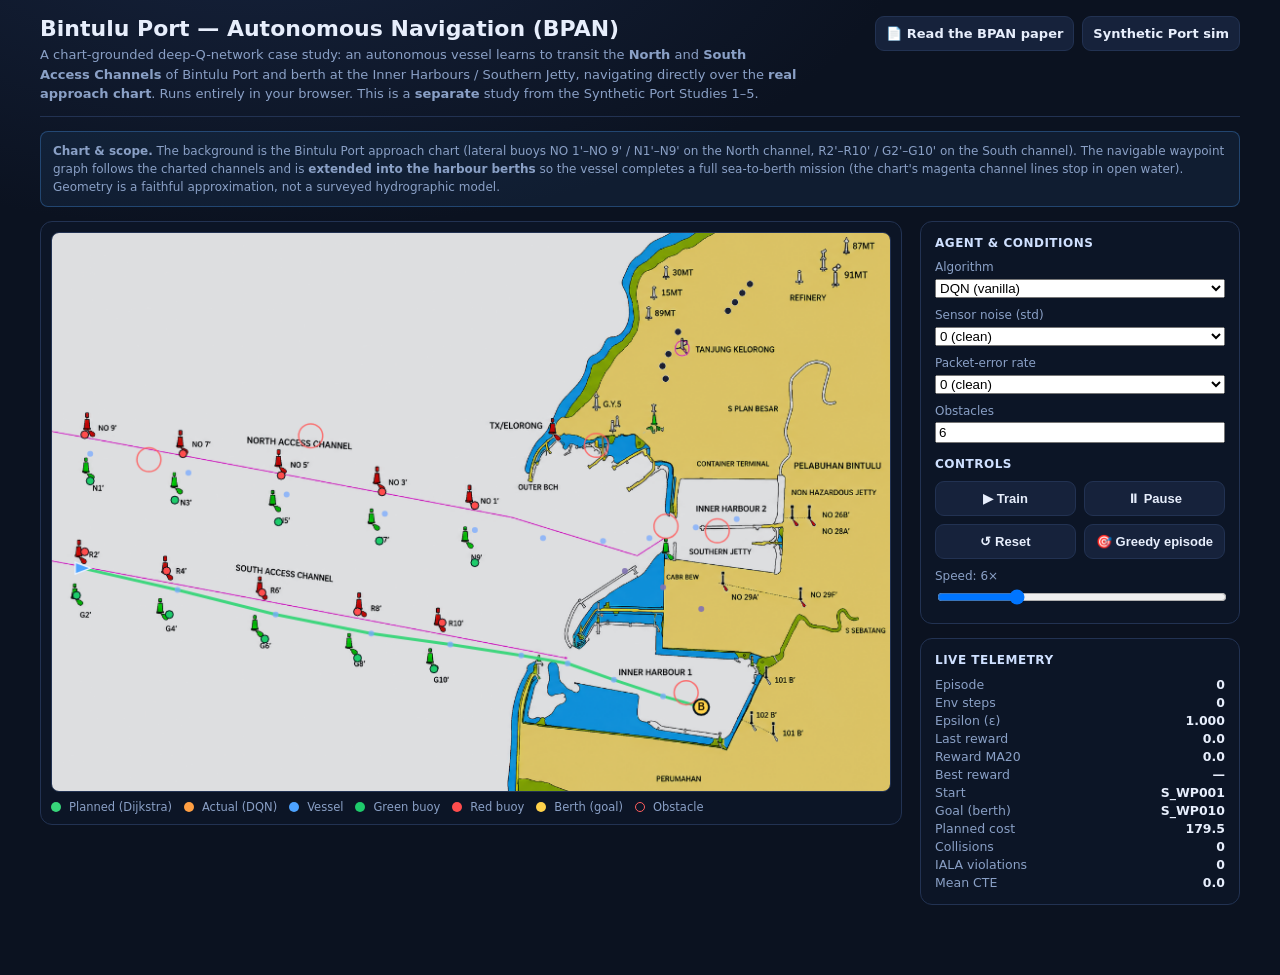
==== bintulu.html @ 5adadb57 "BPAN (Bintulu Port Autonomous Navigation) — WIP: env, live sim on real chart, 80/96 cells A SEPARATE" ====
<!DOCTYPE html>
<html lang="en">
<head>
<meta charset="UTF-8" />
<meta name="viewport" content="width=device-width, initial-scale=1.0" />
<title>Bintulu Port — Autonomous Navigation (BPAN) · DRL on the real approach chart</title>
<link rel="stylesheet" href="styles.css" />
<style>
  .bpan-wrap { max-width: 1240px; margin: 0 auto; padding: 16px 20px 70px; }
  .bpan-hero { border-bottom: 1px solid var(--line); padding-bottom: 12px; margin-bottom: 14px;
    display:flex; justify-content:space-between; align-items:flex-start; gap:16px; flex-wrap:wrap; }
  .bpan-hero h1 { font-size: 22px; margin: 0 0 4px; }
  .bpan-hero p { margin: 0; color: var(--muted); font-size: 13px; max-width: 760px; line-height:1.5; }
  .bpan-note { font-size:12px; color:var(--muted); background:rgba(77,163,255,.08);
    border:1px solid rgba(77,163,255,.3); border-radius:8px; padding:10px 12px; margin:0 0 14px; line-height:1.5; }
  .bpan-grid { display:grid; grid-template-columns: 1fr 320px; gap: 18px; align-items:start; }
  @media (max-width: 920px){ .bpan-grid { grid-template-columns: 1fr; } }
  .bpan-canvas-card { border:1px solid var(--line); border-radius:12px; padding:10px; background:#0c1526; }
  #bintuluCanvas { width:100%; height:auto; border-radius:8px; display:block; background:#0a1220; }
  .bpan-legend { display:flex; flex-wrap:wrap; gap:12px; font-size:11.5px; color:var(--muted); margin-top:8px; }
  .bpan-legend span { display:inline-flex; align-items:center; gap:5px; }
  .dot { width:10px; height:10px; border-radius:50%; display:inline-block; }
  .bpan-panel { border:1px solid var(--line); border-radius:12px; padding:14px; background:#0c1526; }
  .bpan-panel h3 { font-size:12px; text-transform:uppercase; letter-spacing:.5px; color:#cfe0ff; margin:0 0 10px; }
  .bpan-row { display:flex; gap:8px; margin-bottom:8px; flex-wrap:wrap; }
  .bpan-row .btn { flex:1; }
  label.ctl { display:block; font-size:12px; color:var(--muted); margin:10px 0 4px; }
  select, input[type=range], input[type=number] { width:100%; }
  .statgrid { display:grid; grid-template-columns:1fr auto; gap:3px 10px; font-size:12.5px; margin-top:6px; }
  .statgrid .k { color:var(--muted); } .statgrid .v { color:var(--ink); font-weight:600; text-align:right; }
  .bpan-links { font-size:12px; margin-top:4px; display:flex; gap:10px; flex-wrap:wrap; }
</style>
</head>
<body>
  <div class="bpan-wrap">
    <div class="bpan-hero">
      <div>
        <h1>Bintulu Port — Autonomous Navigation (BPAN)</h1>
        <p>A chart-grounded deep-Q-network case study: an autonomous vessel learns to transit the
          <b>North</b> and <b>South Access Channels</b> of Bintulu Port and berth at the Inner Harbours /
          Southern Jetty, navigating directly over the <b>real approach chart</b>. Runs entirely in your browser.
          This is a <b>separate</b> study from the Synthetic Port Studies 1–5.</p>
      </div>
      <div style="display:flex; gap:8px; flex-wrap:wrap;">
        <a class="btn report-btn" href="bintulu_paper.html">📄 Read the BPAN paper</a>
        <a class="btn report-btn" href="index.html">Synthetic Port sim</a>
      </div>
    </div>

    <div class="bpan-note">
      <b>Chart & scope.</b> The background is the Bintulu Port approach chart (lateral buoys
      NO 1'–NO 9' / N1'–N9' on the North channel, R2'–R10' / G2'–G10' on the South channel). The navigable
      waypoint graph follows the charted channels and is <b>extended into the harbour berths</b> so the vessel
      completes a full sea-to-berth mission (the chart's magenta channel lines stop in open water). Geometry is
      a faithful approximation, not a surveyed hydrographic model.
    </div>

    <div class="bpan-grid">
      <div class="bpan-canvas-card">
        <canvas id="bintuluCanvas" width="1024" height="683"></canvas>
        <div class="bpan-legend">
          <span><span class="dot" style="background:#37d67a"></span>Planned (Dijkstra)</span>
          <span><span class="dot" style="background:#ff9f43"></span>Actual (DQN)</span>
          <span><span class="dot" style="background:#4da3ff"></span>Vessel</span>
          <span><span class="dot" style="background:#1ecb6b"></span>Green buoy</span>
          <span><span class="dot" style="background:#ff4d4d"></span>Red buoy</span>
          <span><span class="dot" style="background:#ffd24a"></span>Berth (goal)</span>
          <span><span class="dot" style="border:1.5px solid #ff5d5d;background:transparent"></span>Obstacle</span>
        </div>
      </div>

      <div>
        <div class="bpan-panel">
          <h3>Agent & Conditions</h3>
          <label class="ctl" for="algoSel">Algorithm</label>
          <select id="algoSel">
            <option value="DQN">DQN (vanilla)</option>
            <option value="DoubleDQN">Double DQN</option>
            <option value="DuelingDQN">Dueling DQN</option>
            <option value="DuelingDoubleDQN">Dueling Double DQN</option>
          </select>
          <label class="ctl" for="noiseStd">Sensor noise (std)</label>
          <select id="noiseStd"><option value="0">0 (clean)</option><option value="0.1">0.1 (mid)</option><option value="0.25">0.25 (harsh)</option></select>
          <label class="ctl" for="packetErr">Packet-error rate</label>
          <select id="packetErr"><option value="0">0 (clean)</option><option value="0.2">0.2 (mid)</option><option value="0.4">0.4 (harsh)</option></select>
          <label class="ctl" for="obstacleCount">Obstacles</label>
          <input id="obstacleCount" type="number" min="0" max="14" value="6" />

          <h3 style="margin-top:14px">Controls</h3>
          <div class="bpan-row">
            <button class="btn" id="btnTrain">▶ Train</button>
            <button class="btn" id="btnPause">⏸ Pause</button>
          </div>
          <div class="bpan-row">
            <button class="btn" id="btnReset">↺ Reset</button>
            <button class="btn" id="btnGreedy">🎯 Greedy episode</button>
          </div>
          <label class="ctl" for="speed">Speed: <span id="speedVal">6×</span></label>
          <input id="speed" type="range" min="1" max="20" value="6" />
        </div>

        <div class="bpan-panel" style="margin-top:14px">
          <h3>Live telemetry</h3>
          <div class="statgrid">
            <div class="k">Episode</div><div class="v" id="statEpisode">0</div>
            <div class="k">Env steps</div><div class="v" id="statSteps">0</div>
            <div class="k">Epsilon (ε)</div><div class="v" id="statEps">—</div>
            <div class="k">Last reward</div><div class="v" id="statReward">—</div>
            <div class="k">Reward MA20</div><div class="v" id="statMA">—</div>
            <div class="k">Best reward</div><div class="v" id="statBest">—</div>
            <div class="k">Start</div><div class="v" id="statStart">—</div>
            <div class="k">Goal (berth)</div><div class="v" id="statGoal">—</div>
            <div class="k">Planned cost</div><div class="v" id="statPlanCost">—</div>
            <div class="k">Collisions</div><div class="v" id="statColl">0</div>
            <div class="k">IALA violations</div><div class="v" id="statIala">0</div>
            <div class="k">Mean CTE</div><div class="v" id="statCte">0</div>
          </div>
        </div>
      </div>
    </div>
  </div>

  <script src="js/dqn.js"></script>
  <script src="js/environmentBintulu.js"></script>
  <script src="js/bintulu_main.js"></script>
</body>
</html>
---- styles.css ----
:root {
  --bg: #0b1220;
  --panel: #121b2e;
  --panel-2: #0e1626;
  --ink: #e7eefc;
  --muted: #8aa0c6;
  --line: #223252;
  --accent: #4da3ff;
  --green: #37d67a;
  --red: #ff5d5d;
  --planned: #37d67a;
  --actual: #ff9f43;
  --ship: #4da3ff;
}

* { box-sizing: border-box; }

body {
  margin: 0;
  font-family: "Segoe UI", system-ui, -apple-system, sans-serif;
  background: radial-gradient(1200px 600px at 20% -10%, #16233d 0%, var(--bg) 55%);
  color: var(--ink);
}

.topbar {
  display: flex;
  align-items: center;
  justify-content: space-between;
  padding: 16px 22px;
  border-bottom: 1px solid var(--line);
}

.title h1 { margin: 0; font-size: 20px; letter-spacing: .2px; }
.subtitle { margin: 4px 0 0; color: var(--muted); font-size: 13px; }

.header-actions { display: flex; align-items: center; gap: 12px; }
.report-btn {
  text-decoration: none; font-weight: 700; font-size: 13px;
  background: var(--accent); color: #04121f; border-color: var(--accent);
  white-space: nowrap;
}
.report-btn:hover { filter: brightness(1.08); border-color: var(--accent); }
@media (max-width: 720px) {
  .header-actions { flex-direction: column-reverse; align-items: flex-end; gap: 8px; }
}

.badge {
  font-size: 12px;
  font-weight: 700;
  color: var(--accent);
  border: 1px solid var(--accent);
  border-radius: 20px;
  padding: 6px 12px;
  background: rgba(77,163,255,.08);
}

.layout {
  display: grid;
  grid-template-columns: minmax(0, 1fr) 340px;
  gap: 18px;
  padding: 18px 22px 40px;
  align-items: start;
}

.panel {
  background: linear-gradient(180deg, var(--panel), var(--panel-2));
  border: 1px solid var(--line);
  border-radius: 14px;
  padding: 12px 14px;
}

.panel-head {
  display: flex;
  justify-content: space-between;
  align-items: center;
  font-size: 12px;
  text-transform: uppercase;
  letter-spacing: .12em;
  color: var(--muted);
  margin: 6px 2px 8px;
}

canvas {
  width: 100%;
  height: auto;
  display: block;
  background: #071324;
  border: 1px solid var(--line);
  border-radius: 10px;
}

#chartCanvas { margin-top: 4px; }

.legend { display: flex; gap: 12px; align-items: center; font-size: 11px; color: var(--muted); text-transform: none; letter-spacing: 0; }
.dot { display: inline-block; width: 10px; height: 10px; border-radius: 50%; margin-right: 3px; vertical-align: middle; }
.dot.planned { background: var(--planned); }
.dot.actual { background: var(--actual); }
.dot.ship { background: var(--ship); }
.dot.green { background: var(--green); }
.dot.red { background: var(--red); }

.controls { display: grid; grid-template-columns: 1fr 1fr; gap: 8px; margin-bottom: 12px; }
.btn {
  cursor: pointer;
  border: 1px solid var(--line);
  background: #16223b;
  color: var(--ink);
  padding: 9px 10px;
  border-radius: 9px;
  font-size: 13px;
  font-weight: 600;
  transition: .15s;
}
.btn:hover:not(:disabled) { border-color: var(--accent); }
.btn:disabled { opacity: .45; cursor: not-allowed; }
.btn.primary { background: var(--accent); border-color: var(--accent); color: #04121f; }
.btn.danger { border-color: #52304a; }
.btn.danger:hover { border-color: var(--red); }
.btn.active { background: rgba(255,159,67,.18); border-color: var(--actual); color: var(--actual); }
#btnGreedy { grid-column: span 2; }

.slider-row { display: block; font-size: 13px; color: var(--muted); margin-bottom: 8px; }
.slider-row input { width: 100%; margin-top: 6px; }
.slider-row b { color: var(--ink); }

.select-row { display: block; margin-bottom: 10px; }
.select-row select {
  width: 100%; padding: 8px 10px; border-radius: 9px;
  background: #16223b; color: var(--ink); border: 1px solid var(--line);
  font-size: 13px; font-weight: 600;
}
.select-row select:focus { outline: none; border-color: var(--accent); }
.select-hint { display: block; font-size: 11px; color: var(--muted); margin-top: 4px; }

.toggles { display: flex; flex-direction: column; gap: 6px; margin: 8px 0 10px; }
.toggle { display: flex; align-items: center; gap: 8px; font-size: 13px; color: var(--ink); cursor: pointer; }
.toggle input { accent-color: var(--accent); width: 15px; height: 15px; cursor: pointer; }
.cmp-export { grid-template-columns: 1fr 1fr; margin-top: 8px; }

.cmp-controls { grid-template-columns: 1fr 1fr; align-items: center; margin-top: 8px; }
.cmp-eps { font-size: 12px; color: var(--muted); display: flex; align-items: center; justify-content: space-between; gap: 6px; }
.cmp-eps input {
  width: 64px; padding: 6px 8px; border-radius: 8px;
  background: #16223b; color: var(--ink); border: 1px solid var(--line); font-size: 12px;
}
#btnCompareAll { grid-column: 1; }

.cmp-table { margin-top: 8px; }
.cmp-table th {
  font-size: 11px; color: var(--muted); font-weight: 600; text-align: right;
  padding: 5px 6px; border-bottom: 1px solid var(--line);
}
.cmp-table th:first-child { text-align: left; }
.cmp-table td { text-align: right; font-variant-numeric: tabular-nums; }
.cmp-table td:first-child { text-align: left; font-weight: 600; }
.cmp-swatch { display: inline-block; width: 10px; height: 10px; border-radius: 2px; margin-right: 6px; vertical-align: middle; }
#cmpLegend { display: flex; gap: 12px; flex-wrap: wrap; align-items: center; }

/* ===== Statistical evaluation ===== */
.stat-sub { font-size: 12px; color: var(--ink); font-weight: 600; margin: 12px 0 2px; }
.stat-sub .muted { font-weight: 400; }
.stat-metric-row { font-size: 12px; color: var(--muted); display: inline-flex; align-items: center; gap: 6px; }
.stat-metric-row select {
  padding: 4px 8px; border-radius: 8px; background: #16223b;
  color: var(--ink); border: 1px solid var(--line); font-size: 12px;
}
.stat-warning {
  font-size: 12px; color: #ffcf6b; background: rgba(255,159,67,.10);
  border: 1px solid rgba(255,159,67,.35); border-radius: 8px;
  padding: 7px 10px; margin: 8px 0 2px; line-height: 1.45;
}
.stat-summary td, .stat-pairwise td { font-size: 12px; }
.stat-pairwise td.sig-yes { color: #37d67a; font-weight: 700; }
.stat-pairwise td.sig-no { color: var(--muted); }
.stat-note { font-size: 11px; line-height: 1.5; margin: 8px 2px 4px; }
.stat-export { grid-template-columns: 1fr; margin-top: 4px; }

.metrics { width: 100%; border-collapse: collapse; font-size: 13px; margin-bottom: 6px; }
.metrics td { padding: 5px 6px; border-bottom: 1px solid rgba(34,50,82,.55); }
.metrics td:first-child { color: var(--muted); }
.metrics td:last-child { text-align: right; font-variant-numeric: tabular-nums; font-weight: 600; }

.metrics.cmp th {
  font-size: 11px; color: var(--muted); font-weight: 600;
  text-align: right; padding: 4px 6px; border-bottom: 1px solid var(--line);
}
.metrics.cmp th:first-child { text-align: left; }
.metrics.cmp td { text-align: right; }
.metrics.cmp td:first-child { text-align: left; color: var(--muted); }
.metrics.cmp td:nth-child(2) { color: #7fb2ff; }
.metrics.cmp td:nth-child(3) { color: #c39be6; }

.qbars { display: grid; gap: 8px; margin: 4px 0 6px; }
.qbar-row { display: grid; grid-template-columns: 74px 1fr 52px; align-items: center; gap: 8px; font-size: 12px; }
.qbar { position: relative; height: 12px; background: #0c1526; border: 1px solid var(--line); border-radius: 6px; overflow: hidden; }
.qbar i { position: absolute; left: 50%; top: 0; bottom: 0; background: var(--accent); width: 0; }
.qbar-row b { text-align: right; font-variant-numeric: tabular-nums; }
.chosen { font-size: 13px; color: var(--muted); margin: 6px 2px; }
.chosen b { color: var(--accent); }

.note { font-size: 12px; color: var(--muted); line-height: 1.5; border-top: 1px solid var(--line); padding-top: 10px; margin-top: 10px; }
.muted { color: var(--muted); font-weight: 400; text-transform: none; letter-spacing: 0; }

@media (max-width: 980px) {
  .layout { grid-template-columns: 1fr; }
  .side-panel { order: 2; }
}


/* ============ Key Findings section (landing page) ============ */
.findings { padding: 22px 22px 40px; border-top: 1px solid var(--line); margin-top: 8px; }
.findings-head { display: flex; align-items: flex-start; justify-content: space-between; gap: 16px; flex-wrap: wrap; }
.findings-head h2 { margin: 0 0 4px; font-size: 19px; }
.findings-sub { margin: 0; color: var(--muted); font-size: 13px; max-width: 720px; line-height: 1.55; }
.findings-insights { display: grid; grid-template-columns: repeat(3, 1fr); gap: 14px; margin: 20px 0; }
.insight-card { background: rgba(255,207,107,.08); border: 1px solid rgba(255,207,107,.35);
  border-left: 4px solid #ffcf6b; border-radius: 10px; padding: 12px 14px; }
.insight-card .insight-tag { display: inline-block; font-size: 11px; font-weight: 700; color: #ffcf6b;
  margin-bottom: 6px; letter-spacing: .3px; }
.insight-card p { margin: 0; font-size: 13px; line-height: 1.6; color: var(--ink); text-align: justify; }
.insight-card b { color: #fff; }
.findings-figs { display: grid; grid-template-columns: repeat(3, 1fr); gap: 16px; margin-top: 8px; }
.findings-figs figure { margin: 0; background: #0c1526; border: 1px solid var(--line); border-radius: 10px; padding: 10px; }
.findings-figs img { width: 100%; height: auto; border-radius: 6px; background: #fff; display: block; }
.findings-figs figcaption { font-size: 11.5px; color: var(--muted); line-height: 1.5; margin-top: 8px; text-align: justify; }
@media (max-width: 900px) {
  .findings-insights, .findings-figs { grid-template-columns: 1fr; }
}


/* ============ Three Studies section (live simulation landing) ============ */
.studies { padding: 22px 22px 48px; border-top: 1px solid var(--line); margin-top: 8px; }
.studies-head h2 { margin: 0 0 4px; font-size: 19px; }
.studies-sub { margin: 0 0 18px; color: var(--muted); font-size: 13px; max-width: 820px; line-height: 1.55; }
.studies-fig { margin: 18px 0 8px; background: #0c1526; border: 1px solid var(--line); border-radius: 12px; padding: 12px; }
.studies-fig img { width: 100%; height: auto; border-radius: 8px; display: block; }
.studies-fig figcaption { font-size: 12px; color: var(--muted); line-height: 1.55; margin-top: 10px; text-align: justify; }
.studies-fig figcaption b { color: var(--ink); }
.studies-cards { display: grid; grid-template-columns: repeat(auto-fit, minmax(220px, 1fr)); gap: 14px; margin: 20px 0; }
.study-card { display: block; text-decoration: none; background: #0c1526; border: 1px solid var(--line);
  border-radius: 12px; padding: 14px 16px; transition: border-color .15s, transform .15s; }
.study-card:hover { transform: translateY(-2px); }
.study-card.s1 { border-left: 4px solid #4da3ff; } .study-card.s1:hover { border-color: #4da3ff; }
.study-card.s2 { border-left: 4px solid #ff9f43; } .study-card.s2:hover { border-color: #ff9f43; }
.study-card.s3 { border-left: 4px solid #ffcf6b; } .study-card.s3:hover { border-color: #ffcf6b; }
.study-card.s4 { border-left: 4px solid #55c99a; } .study-card.s4:hover { border-color: #55c99a; }
.study-card.s5 { border-left: 4px solid #c58cf0; } .study-card.s5:hover { border-color: #c58cf0; }
.study-tag { display: inline-block; font-size: 11px; font-weight: 700; letter-spacing: .4px; text-transform: uppercase; color: var(--muted); }
.study-card.s1 .study-tag { color: #7fb2ff; } .study-card.s2 .study-tag { color: #ffb877; } .study-card.s3 .study-tag { color: #ffd98a; }
.study-card.s4 .study-tag { color: #7fe0bd; } .study-card.s5 .study-tag { color: #d8b3f6; }
.study-card h3 { margin: 4px 0 6px; font-size: 15px; color: var(--ink); }
.study-card p { margin: 0 0 8px; font-size: 12.5px; color: var(--muted); line-height: 1.55; }
.study-card p b { color: var(--ink); }
.study-link { font-size: 12px; font-weight: 700; color: var(--accent); }
.studies-cta { margin-top: 14px; }
@media (max-width: 900px) { .studies-cards { grid-template-columns: 1fr; } }


/* ============ Shared study-schematic block (report pages) ============ */
.schematic-block { border: 1px solid var(--line); border-radius: 10px; background: #0c1526; margin: 0 0 16px; overflow: hidden; }
.schematic-block > summary { cursor: pointer; list-style: none; padding: 11px 14px; font-size: 13px;
  font-weight: 700; color: #cfe0ff; display: flex; align-items: center; gap: 8px; }
.schematic-block > summary::-webkit-details-marker { display: none; }
.schematic-block > summary::before { content: "\25B8"; color: var(--accent, #4da3ff); transition: transform .15s; }
.schematic-block[open] > summary::before { transform: rotate(90deg); }
.schematic-block .schematic-body { padding: 4px 14px 14px; }
.schematic-block figure { margin: 8px 0 6px; }
.schematic-block img { width: 100%; height: auto; border-radius: 8px; border: 1px solid var(--line); background: #071324; display: block; }
.schematic-block figcaption { font-size: 11.5px; color: var(--muted); line-height: 1.5; margin: 8px 2px 14px; text-align: justify; }
.schematic-block figcaption b { color: var(--ink); }
.schematic-here { color: var(--gold, #ffcf6b); font-weight: 700; }
.schematic-links { font-size: 12px; margin-top: 6px; }
.schematic-links a { color: var(--accent, #4da3ff); text-decoration: none; margin-right: 12px; }
.schematic-links a:hover { text-decoration: underline; }
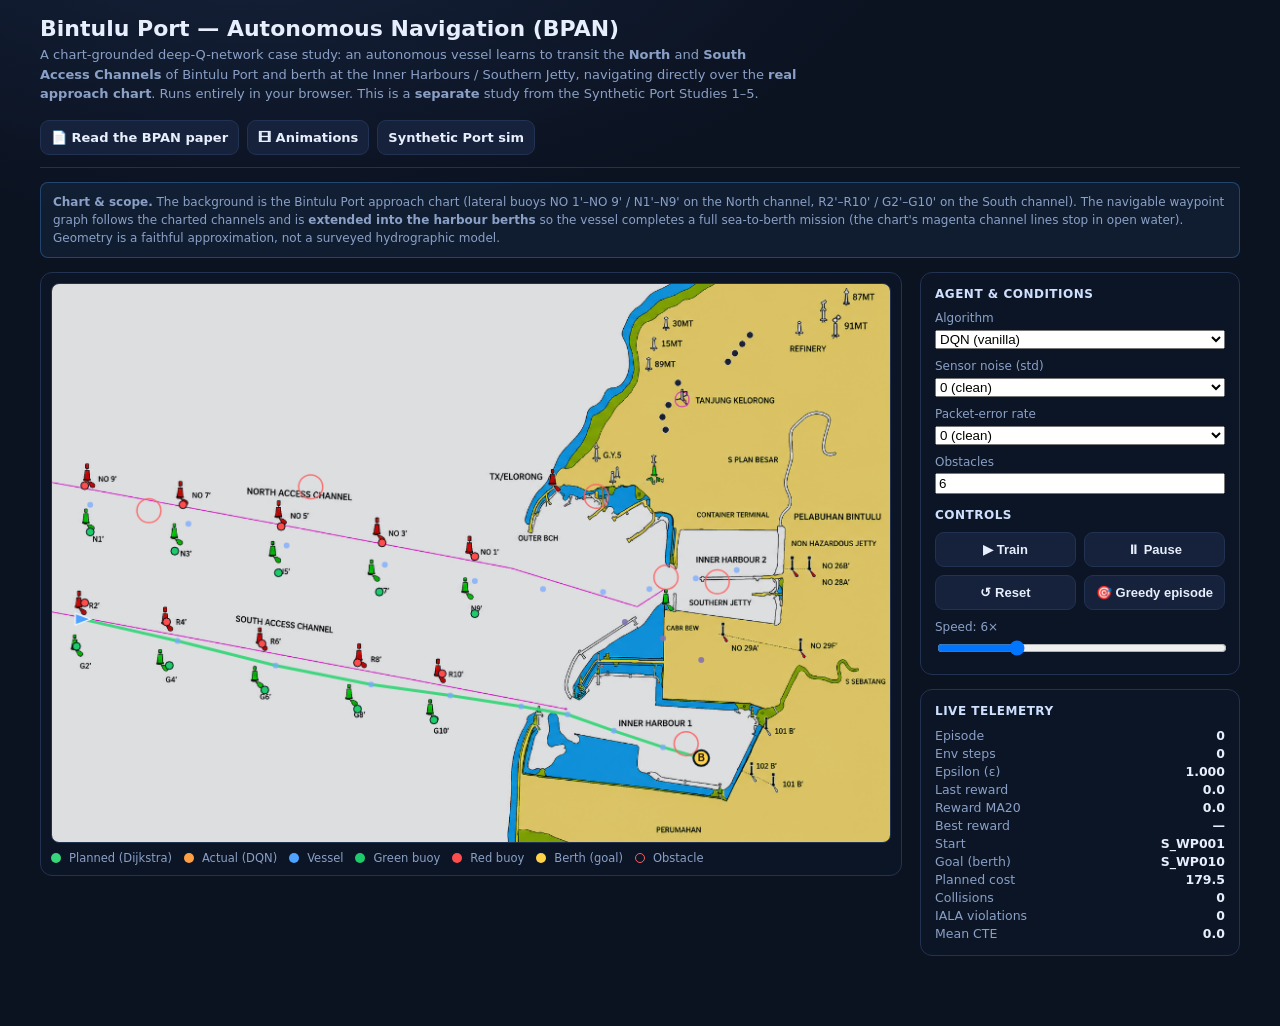
==== commit 9ca6a096: "BPAN: add navigation GIFs + DQN improvement study GIFs (results_bintulu/gifs/): trained-DQN greedy e" ====
--- a/bintulu.html
+++ b/bintulu.html
@@ -43,6 +43,7 @@
       </div>
       <div style="display:flex; gap:8px; flex-wrap:wrap;">
         <a class="btn report-btn" href="bintulu_paper.html">📄 Read the BPAN paper</a>
+        <a class="btn report-btn" href="bintulu_paper.html#panel-gifs">🎞 Animations</a>
         <a class="btn report-btn" href="index.html">Synthetic Port sim</a>
       </div>
     </div>
